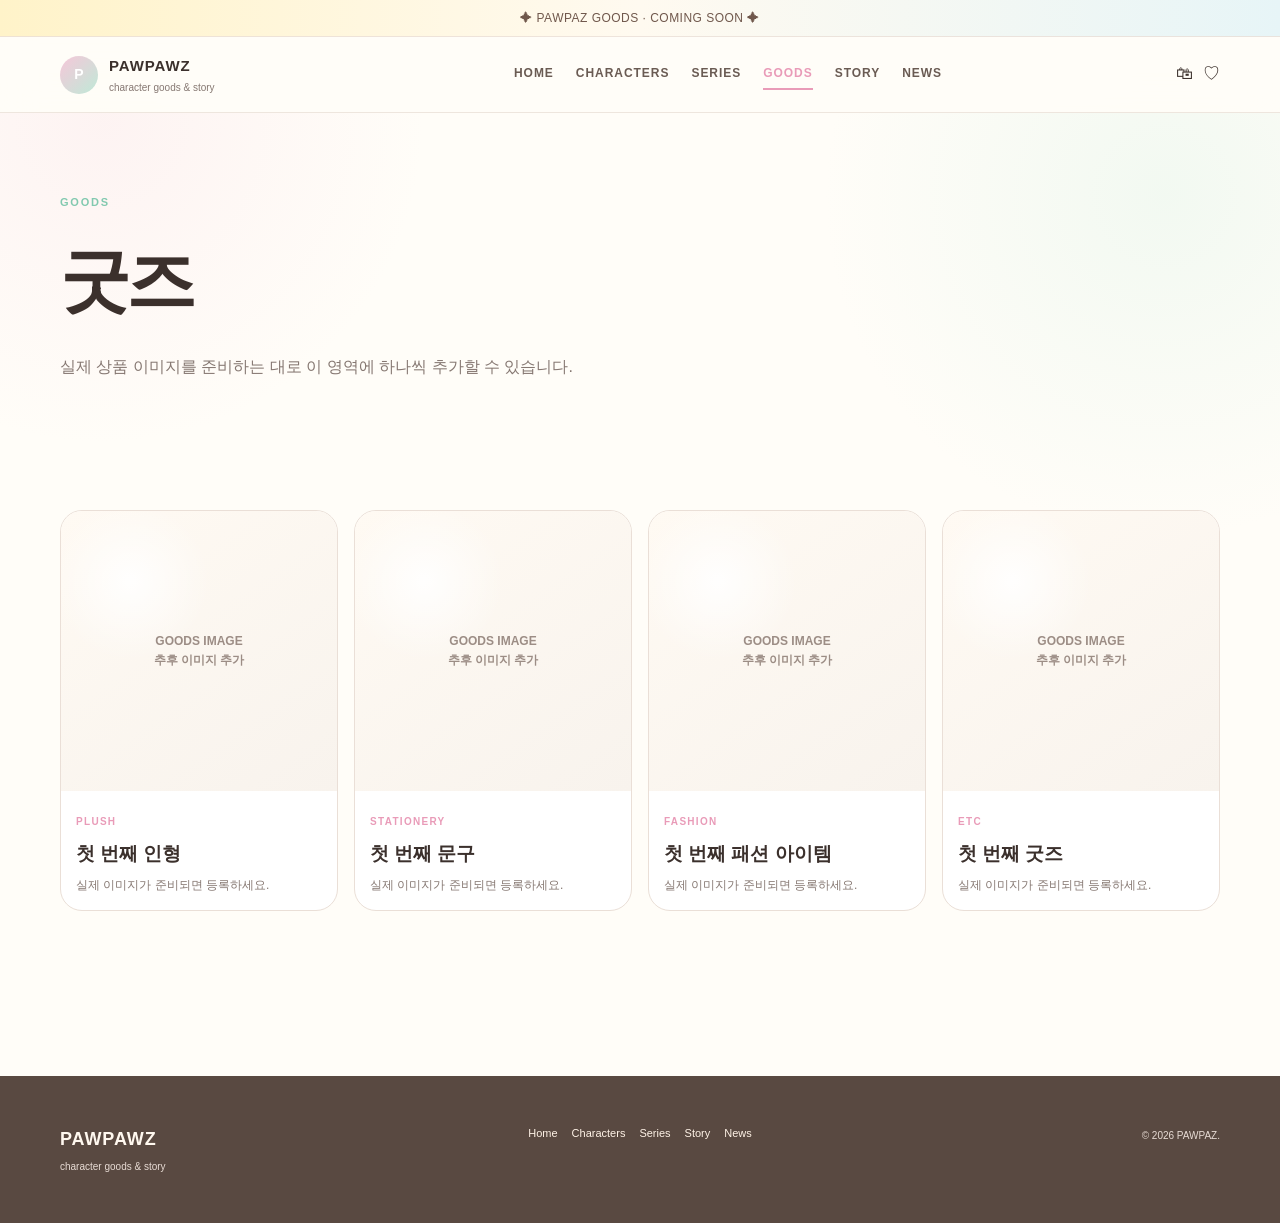
==== goods.html @ 32eddc07 "Add files via upload" ====
<!DOCTYPE html>
<html lang="ko">
<head>
  <meta charset="UTF-8" />
  <meta name="viewport" content="width=device-width, initial-scale=1.0" />
  <title>PAWPAZ | GOODS</title>
  <link rel="stylesheet" href="css/style.css" />
</head>
<body>
  <div class="announcement-bar">✦ PAWPAZ GOODS · COMING SOON ✦</div>
  <header class="site-header">
    <a class="brand" href="index.html"><span class="brand-mark">P</span><span><strong>PAWPAWZ</strong><small>character goods & story</small></span></a>
    <button class="menu-toggle" aria-label="메뉴 열기" aria-expanded="false" aria-controls="site-nav">☰</button>
    <nav class="site-nav" id="site-nav"><a href="index.html">HOME</a><a href="characters.html">CHARACTERS</a><a href="series.html">SERIES</a><a class="is-current" href="goods.html">GOODS</a><a href="story.html">STORY</a><a href="news.html">NEWS</a></nav>
    <div class="header-actions"><a href="goods.html">🛍</a><a href="index.html#newsletter">♡</a></div>
  </header>
  <main>
    <section class="page-title page-shell"><p class="eyebrow">GOODS</p><h1>굿즈</h1><p>실제 상품 이미지를 준비하는 대로 이 영역에 하나씩 추가할 수 있습니다.</p></section>
    <section class="section page-shell"><div id="goods-list" class="goods-page-grid"></div></section>
  </main>
  <footer class="site-footer"><div class="page-shell footer-inner"><div><strong>PAWPAWZ</strong><p>character goods & story</p></div><nav class="footer-links"><a href="index.html">Home</a><a href="characters.html">Characters</a><a href="series.html">Series</a><a href="story.html">Story</a><a href="news.html">News</a></nav><p class="footer-note">© 2026 PAWPAZ.</p></div></footer>
  <script src="js/script.js" defer></script>
</body>
</html>
---- css/style.css ----
:root {
  --bg: #fffdf8;
  --paper: #fff8ef;
  --surface: #ffffff;
  --mint: #bfe9d7;
  --mint-strong: #82c9af;
  --pink: #f6c7d9;
  --pink-strong: #e99bb8;
  --yellow: #ffe8a3;
  --yellow-soft: #fff3c9;
  --sky: #ccecf2;
  --blue-soft: #e7f5f7;
  --lavender: #ddd1ea;
  --lavender-soft: #f1ebf5;
  --brown: #70584c;
  --ink: #3b302c;
  --muted: #867872;
  --line: #eadfd7;
  --shadow: 0 18px 45px rgba(95, 73, 58, 0.09);
  --radius: 26px;
  --max: 1160px;
}

* { box-sizing: border-box; }
html { scroll-behavior: smooth; }
body {
  margin: 0;
  color: var(--ink);
  background:
    radial-gradient(circle at 8% 10%, rgba(246,199,217,.18), transparent 20%),
    radial-gradient(circle at 91% 16%, rgba(191,233,215,.20), transparent 22%),
    var(--bg);
  font-family: Pretendard, "Noto Sans KR", "Apple SD Gothic Neo", Arial, sans-serif;
  line-height: 1.7;
}
a { color: inherit; text-decoration: none; }
button, input { font: inherit; }

.page-shell { width: min(var(--max), calc(100% - 40px)); margin: 0 auto; }

.announcement-bar {
  padding: 8px 16px;
  text-align: center;
  color: var(--brown);
  background: linear-gradient(90deg, var(--yellow-soft), #fffaf0, var(--blue-soft));
  border-bottom: 1px solid rgba(234,223,215,.8);
  font-size: 12px;
  letter-spacing: .04em;
}

.site-header {
  position: sticky;
  top: 0;
  z-index: 40;
  display: flex;
  align-items: center;
  gap: 24px;
  padding: 16px max(20px, calc((100vw - var(--max)) / 2));
  background: rgba(255,253,248,.92);
  border-bottom: 1px solid rgba(234,223,215,.78);
  backdrop-filter: blur(16px);
}

.brand { display: inline-flex; align-items: center; gap: 11px; min-width: 220px; }
.brand-mark {
  display: grid; place-items: center; width: 38px; height: 38px;
  border-radius: 50%; background: linear-gradient(135deg, var(--pink), var(--mint));
  color: #fff; font-weight: 900; font-size: 14px;
}
.brand strong { display: block; font-size: 15px; letter-spacing: .06em; }
.brand small { display: block; color: var(--muted); font-size: 10px; }

.site-nav { display: flex; justify-content: center; gap: 22px; flex: 1; }
.site-nav a {
  padding: 4px 0;
  color: #6a5b53; font-size: 12px; font-weight: 800; letter-spacing: .08em;
  border-bottom: 2px solid transparent;
}
.site-nav a:hover, .site-nav a.is-current { border-color: var(--pink-strong); color: var(--pink-strong); }

.header-actions { display: flex; gap: 10px; font-size: 17px; }
.menu-toggle { display: none; margin-left: auto; border: 0; background: transparent; font-size: 22px; }

.button-row { display: flex; flex-wrap: wrap; gap: 10px; }
.button {
  display: inline-flex; align-items: center; justify-content: center; min-height: 46px; padding: 0 18px;
  border-radius: 999px; font-size: 12px; font-weight: 800; border: 1px solid transparent;
  transition: transform .2s ease, box-shadow .2s ease;
}
.button:hover { transform: translateY(-2px); }
.button-primary { background: var(--pink); color: #6b4656; box-shadow: 0 10px 24px rgba(233,155,184,.20); }
.button-soft { background: #fff; border-color: var(--line); color: var(--brown); }
.button.compact { min-height: 40px; padding: 0 15px; margin-top: 10px; }

.eyebrow { margin: 0 0 10px; color: var(--mint-strong); font-size: 11px; font-weight: 900; letter-spacing: .16em; }
.lead { max-width: 580px; color: var(--muted); font-size: 15px; }
.mini-label { margin: 0; color: var(--pink-strong); font-size: 10px; font-weight: 900; letter-spacing: .13em; }
.text-link { color: var(--brown); font-size: 12px; font-weight: 900; }

.home-hero {
  display: grid; grid-template-columns: 1fr 1fr; gap: 55px; align-items: center; min-height: 650px;
  padding-top: 65px; padding-bottom: 75px;
}
.home-hero h1 { margin: 0; font-size: clamp(44px, 6vw, 78px); line-height: 1.08; letter-spacing: -.06em; }
.home-hero h1 span { color: var(--pink-strong); }
.home-hero-card { padding: 12px; border-radius: 32px; background: linear-gradient(145deg, var(--yellow-soft), var(--blue-soft)); box-shadow: var(--shadow); }

.art-placeholder {
  min-height: 280px; display: grid; place-items: center; padding: 20px; text-align: center;
  border: 2px dashed #dbcfc6; border-radius: 22px; color: #9c8d85;
  background:
    radial-gradient(circle at 25% 25%, rgba(255,255,255,.9), transparent 27%),
    linear-gradient(145deg, #fffaf3, #f8f3ed);
}
.art-placeholder span { font-size: 12px; font-weight: 800; line-height: 1.6; }
.art-placeholder.large { min-height: 510px; }
.art-placeholder.portrait { min-height: 410px; }
.art-placeholder.wide { min-height: 320px; }
.large-detail { min-height: 560px; }

.section { padding-top: 85px; padding-bottom: 85px; }
.section-paper { background: linear-gradient(180deg, rgba(255,248,239,.86), rgba(255,253,248,.6)); border-top: 1px solid rgba(234,223,215,.75); border-bottom: 1px solid rgba(234,223,215,.75); }

.section-heading {
  display: flex; align-items: end; justify-content: space-between; gap: 28px; margin-bottom: 28px;
}
.section-heading h2 { margin: 0; font-size: clamp(30px, 4vw, 50px); line-height: 1.12; letter-spacing: -.05em; }

.featured-character {
  display: grid; grid-template-columns: .95fr 1.05fr; gap: 36px; align-items: center;
  padding: 24px; border: 1px solid var(--line); border-radius: 30px; background: #fff; box-shadow: var(--shadow);
}
.featured-character h3 { margin: 4px 0 12px; font-size: 42px; line-height: 1.1; }
.featured-copy > p:not(.mini-label) { max-width: 560px; color: var(--muted); }

.tag-row { display: flex; flex-wrap: wrap; gap: 7px; margin: 14px 0; }
.tag-row span {
  padding: 5px 9px; border-radius: 999px; color: var(--brown);
  background: #fff; border: 1px solid var(--line); font-size: 10px; font-weight: 800;
}

.card-grid.three { display: grid; grid-template-columns: repeat(3, 1fr); gap: 16px; }
.simple-card {
  position: relative; overflow: hidden; padding: 24px; min-height: 260px; border-radius: 24px; background: #fff;
  border: 1px solid var(--line); box-shadow: 0 12px 28px rgba(95,73,58,.05);
}
.simple-card:nth-child(1) { background: linear-gradient(145deg, #fff8ef, #fff); }
.simple-card:nth-child(2) { background: linear-gradient(145deg, #fff3f7, #fff); }
.simple-card:nth-child(3) { background: linear-gradient(145deg, #eef9f5, #fff); }
.card-icon { position: absolute; top: 18px; right: 20px; font-size: 30px; }
.card-number { color: var(--mint-strong); font-size: 10px; font-weight: 900; letter-spacing: .12em; }
.simple-card h3 { margin: 46px 0 8px; font-size: 23px; }
.simple-card p { margin: 0; color: var(--muted); font-size: 13px; }

.news-list { border-top: 1px solid var(--line); }
.news-item {
  display: grid; grid-template-columns: 120px 1fr 24px; gap: 18px; align-items: center;
  padding: 22px 0; border-bottom: 1px solid var(--line);
}
.news-item time { color: var(--muted); font-size: 11px; font-weight: 800; }
.news-item h3 { margin: 4px 0 2px; font-size: 18px; }
.news-item p { margin: 0; color: var(--muted); font-size: 12px; }

.newsletter {
  display: grid; grid-template-columns: 1fr .85fr; gap: 30px; align-items: center;
  padding: 42px; border-radius: 30px; background: linear-gradient(135deg, #fff3e5, #eaf8f1, #fff7fb);
}
.newsletter h2 { margin: 0; font-size: clamp(28px, 4vw, 44px); line-height: 1.15; }
.newsletter p:not(.eyebrow):not(.form-message) { margin-bottom: 0; color: var(--muted); font-size: 13px; }
.newsletter-form { display: grid; grid-template-columns: 1fr auto; gap: 8px; }
.newsletter-form input { height: 46px; border: 1px solid var(--line); border-radius: 999px; padding: 0 14px; outline: 0; }
.newsletter-form input:focus { border-color: var(--mint-strong); box-shadow: 0 0 0 4px rgba(130,201,175,.12); }
.form-message { grid-column: 1 / -1; margin: 0; color: var(--brown); font-size: 10px; }

.page-title { padding-top: 80px; padding-bottom: 45px; }
.page-title h1 { margin: 0 0 12px; font-size: clamp(42px, 6vw, 70px); letter-spacing: -.06em; }
.page-title p:not(.eyebrow) { max-width: 680px; margin: 0; color: var(--muted); }

.character-list { display: grid; gap: 18px; }
.character-list-card {
  display: grid; grid-template-columns: .7fr 1fr; gap: 28px; align-items: center; padding: 24px;
  border: 1px solid var(--line); border-radius: 30px; background: #fff; box-shadow: var(--shadow);
}
.character-list-card h2 { margin: 2px 0 10px; font-size: 40px; line-height: 1.1; }
.character-list-card > .art-placeholder { min-height: 390px; }

.series-full-grid { display: grid; gap: 18px; }
.series-full-card {
  display: grid; grid-template-columns: 120px 1fr; gap: 20px; align-items: center;
  padding: 30px; border: 1px solid var(--line); border-radius: 28px; background: #fff;
}
.series-full-card:nth-child(1) { background: linear-gradient(145deg, #fff8ef, #fff); }
.series-full-card:nth-child(2) { background: linear-gradient(145deg, #fff3f7, #fff); }
.series-full-card:nth-child(3) { background: linear-gradient(145deg, #eef9f5, #fff); }
.series-icon-big { display: grid; place-items: center; width: 88px; height: 88px; border-radius: 28px; background: var(--yellow-soft); font-size: 36px; }
.series-full-card h2 { margin: 4px 0 6px; font-size: 28px; }
.series-full-card p { margin: 0; color: var(--muted); }

.goods-page-grid { display: grid; grid-template-columns: repeat(4, 1fr); gap: 16px; }
.goods-page-card { overflow: hidden; border: 1px solid var(--line); border-radius: 22px; background: #fff; }
.goods-page-card .art-placeholder { min-height: 280px; border: 0; border-radius: 0; }
.goods-page-copy { padding: 15px; }
.goods-page-copy h3 { margin: 5px 0; }
.goods-page-copy p { margin: 0; color: var(--muted); font-size: 12px; }

.story-feature {
  display: grid; grid-template-columns: 1fr 1fr; gap: 40px; align-items: center;
  padding: 26px; border: 1px solid var(--line); border-radius: 30px; background: #fff; box-shadow: var(--shadow);
}
.story-feature h2 { margin: 4px 0 15px; font-size: clamp(32px, 4vw, 52px); line-height: 1.1; }

.detail-hero {
  display: grid; grid-template-columns: .85fr 1.15fr; gap: 55px; align-items: center;
  padding-top: 70px; padding-bottom: 70px;
}
.detail-hero h1 { margin: 0; font-size: clamp(50px, 7vw, 90px); line-height: 1; letter-spacing: -.07em; }
.detail-lead { max-width: 560px; color: var(--muted); font-size: 16px; }
.detail-specs { display: grid; grid-template-columns: repeat(3, 1fr); gap: 10px; margin-top: 20px; }
.detail-specs div { padding: 13px; border: 1px solid var(--line); border-radius: 18px; background: #fff; }
.detail-specs span, .detail-specs strong { display: block; }
.detail-specs span { color: var(--muted); font-size: 10px; }
.detail-specs strong { margin-top: 3px; font-size: 13px; }

.info-grid { display: grid; grid-template-columns: repeat(3, 1fr); gap: 16px; }
.info-card { padding: 24px; border: 1px solid var(--line); border-radius: 24px; background: #fff; }
.info-card > span { font-size: 28px; }
.info-card h3 { margin: 18px 0 6px; }
.info-card p { margin: 0; color: var(--muted); font-size: 13px; }

.site-footer { margin-top: 80px; padding: 48px 0; background: #594941; color: #fff8ef; }
.footer-inner { display: grid; grid-template-columns: 1fr auto 1fr; gap: 30px; align-items: start; }
.footer-inner strong { font-size: 18px; letter-spacing: .05em; }
.footer-inner p { margin: 3px 0 0; color: #e8dcd5; font-size: 10px; }
.footer-links { display: flex; flex-wrap: wrap; justify-content: center; gap: 14px; }
.footer-links a { color: #fff3e7; font-size: 11px; }
.footer-note { text-align: right; }

@media (max-width: 980px) {
  .site-header { flex-wrap: wrap; }
  .brand { min-width: auto; }
  .menu-toggle { display: block; }
  .site-nav { display: none; width: 100%; flex-direction: column; gap: 12px; padding-top: 8px; }
  .site-nav.is-open { display: flex; }
  .home-hero, .featured-character, .character-list-card, .story-feature, .detail-hero, .newsletter { grid-template-columns: 1fr; }
  .home-hero-card { order: -1; }
  .card-grid.three, .info-grid { grid-template-columns: 1fr; }
  .goods-page-grid { grid-template-columns: repeat(2, 1fr); }
  .footer-inner { grid-template-columns: 1fr; }
  .footer-note { text-align: left; }
  .footer-links { justify-content: flex-start; }
}

@media (max-width: 640px) {
  .page-shell { width: min(var(--max), calc(100% - 28px)); }
  .site-header { padding: 14px; }
  .home-hero { min-height: auto; gap: 28px; padding-top: 40px; }
  .home-hero h1 { font-size: 48px; }
  .section { padding-top: 62px; padding-bottom: 62px; }
  .section-heading { align-items: flex-start; flex-direction: column; gap: 10px; }
  .newsletter { padding: 26px 20px; }
  .newsletter-form { grid-template-columns: 1fr; }
  .goods-page-grid { grid-template-columns: 1fr; }
  .news-item { grid-template-columns: 1fr 20px; }
  .news-item time { display: none; }
  .detail-specs { grid-template-columns: 1fr; }
}
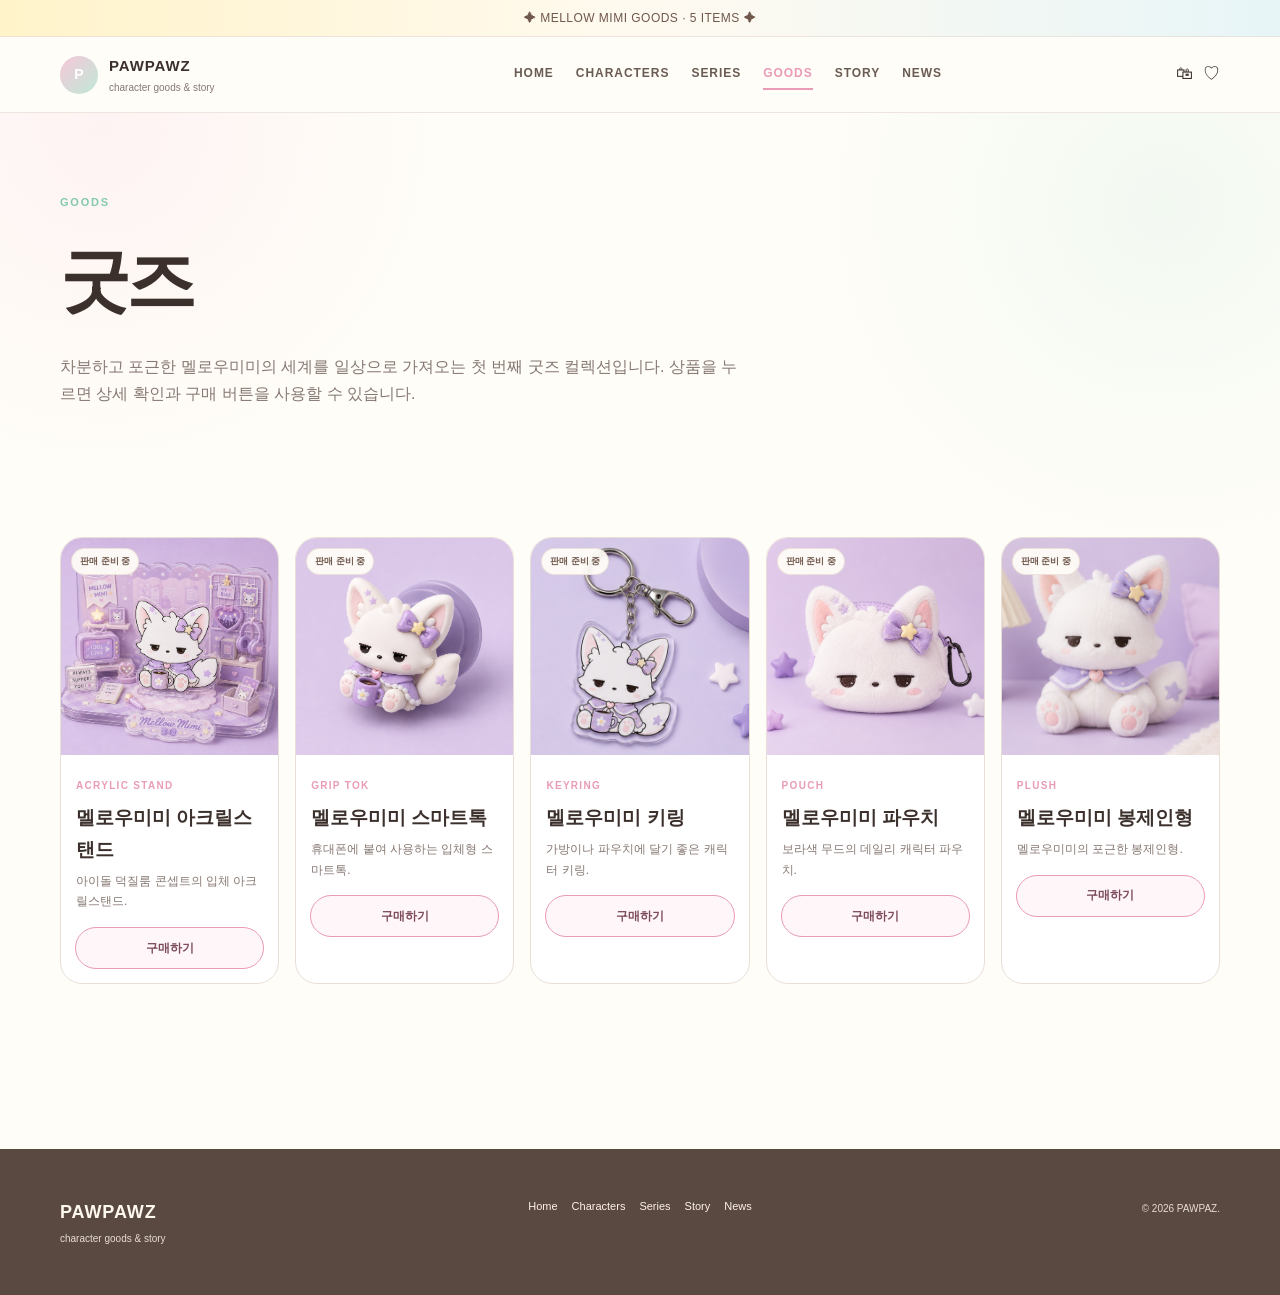
==== commit 91d57076: "Add files via upload" ====
--- a/goods.html
+++ b/goods.html
@@ -7,7 +7,7 @@
   <link rel="stylesheet" href="css/style.css" />
 </head>
 <body>
-  <div class="announcement-bar">✦ PAWPAZ GOODS · COMING SOON ✦</div>
+  <div class="announcement-bar">✦ MELLOW MIMI GOODS · 5 ITEMS ✦</div>
   <header class="site-header">
     <a class="brand" href="index.html"><span class="brand-mark">P</span><span><strong>PAWPAWZ</strong><small>character goods & story</small></span></a>
     <button class="menu-toggle" aria-label="메뉴 열기" aria-expanded="false" aria-controls="site-nav">☰</button>
@@ -15,10 +15,26 @@
     <div class="header-actions"><a href="goods.html">🛍</a><a href="index.html#newsletter">♡</a></div>
   </header>
   <main>
-    <section class="page-title page-shell"><p class="eyebrow">GOODS</p><h1>굿즈</h1><p>실제 상품 이미지를 준비하는 대로 이 영역에 하나씩 추가할 수 있습니다.</p></section>
+    <section class="page-title page-shell"><p class="eyebrow">GOODS</p><h1>굿즈</h1><p>차분하고 포근한 멜로우미미의 세계를 일상으로 가져오는 첫 번째 굿즈 컬렉션입니다. 상품을 누르면 상세 확인과 구매 버튼을 사용할 수 있습니다.</p></section>
     <section class="section page-shell"><div id="goods-list" class="goods-page-grid"></div></section>
   </main>
   <footer class="site-footer"><div class="page-shell footer-inner"><div><strong>PAWPAWZ</strong><p>character goods & story</p></div><nav class="footer-links"><a href="index.html">Home</a><a href="characters.html">Characters</a><a href="series.html">Series</a><a href="story.html">Story</a><a href="news.html">News</a></nav><p class="footer-note">© 2026 PAWPAZ.</p></div></footer>
   <script src="js/script.js" defer></script>
+
+<div class="purchase-modal" id="purchase-modal" aria-hidden="true">
+  <div class="purchase-backdrop" data-modal-close></div>
+  <div class="purchase-dialog" role="dialog" aria-modal="true" aria-labelledby="purchase-title">
+    <button class="modal-close" type="button" data-modal-close aria-label="닫기">×</button>
+    <div class="purchase-dialog-image"><img id="purchase-image" src="" alt="" /></div>
+    <div class="purchase-dialog-copy">
+      <span class="mini-label">MELLOW MIMI GOODS</span>
+      <h2 id="purchase-title">상품명</h2>
+      <span class="goods-status" id="purchase-status">판매 준비 중</span>
+      <p id="purchase-message"></p>
+      <button class="button button-primary purchase-confirm" type="button" data-modal-close>확인</button>
+    </div>
+  </div>
+</div>
+
 </body>
 </html>
--- a/css/style.css
+++ b/css/style.css
@@ -264,3 +264,35 @@
   .news-item time { display: none; }
   .detail-specs { grid-template-columns: 1fr; }
 }
+
+.goods-image-wrap { aspect-ratio: 1 / 1; overflow: hidden; background: linear-gradient(145deg, #f7eff9, #fff8ef); }
+.goods-image-wrap img { display: block; width: 100%; height: 100%; object-fit: cover; }
+.goods-page-card { transition: transform .2s ease, box-shadow .2s ease; }
+.goods-page-card:hover { transform: translateY(-4px); box-shadow: 0 15px 34px rgba(95,73,58,.10); }
+@media (min-width: 981px) { .goods-page-grid { grid-template-columns: repeat(5, minmax(0, 1fr)); } }
+@media (max-width: 980px) { .goods-page-grid { grid-template-columns: repeat(2, minmax(0, 1fr)); } }
+@media (max-width: 640px) { .goods-page-grid { grid-template-columns: 1fr; } }
+
+.goods-card-link { display: block; }
+.goods-image-wrap { position: relative; aspect-ratio: 1 / 1; overflow: hidden; background: linear-gradient(145deg, #f7eff9, #fff8ef); }
+.goods-image-wrap img { width: 100%; height: 100%; object-fit: cover; display: block; transition: transform .25s ease; }
+.goods-card-link:hover .goods-image-wrap img { transform: scale(1.03); }
+.goods-badge { position: absolute; top: 10px; left: 10px; padding: 5px 8px; border-radius: 999px; background: rgba(255,253,248,.92); border: 1px solid rgba(234,223,215,.9); color: var(--brown); font-size: 9px; font-weight: 900; }
+.buy-button { width: calc(100% - 28px); min-height: 42px; margin: 0 14px 14px; border: 1px solid var(--pink-strong); border-radius: 999px; background: #fff6fa; color: #7b4b5c; font-size: 12px; font-weight: 900; transition: .2s ease; }
+.buy-button:hover { background: var(--pink); border-color: var(--pink); transform: translateY(-1px); }
+.home-goods-grid { grid-template-columns: repeat(5, minmax(0,1fr)); }
+body.modal-open { overflow: hidden; }
+.purchase-modal { position: fixed; inset: 0; z-index: 100; display: none; align-items: center; justify-content: center; padding: 20px; }
+.purchase-modal.is-open { display: flex; }
+.purchase-backdrop { position: absolute; inset: 0; background: rgba(59,48,44,.34); backdrop-filter: blur(4px); }
+.purchase-dialog { position: relative; z-index: 1; width: min(720px,100%); display: grid; grid-template-columns: .85fr 1.15fr; gap: 24px; padding: 24px; border-radius: 28px; background: #fffdf8; box-shadow: 0 30px 80px rgba(59,48,44,.22); }
+.modal-close { position: absolute; top: 12px; right: 14px; z-index: 2; width: 36px; height: 36px; border: 0; border-radius: 50%; background: rgba(255,255,255,.9); color: var(--brown); font-size: 24px; }
+.purchase-dialog-image { overflow: hidden; border-radius: 22px; background: var(--lavender-soft); }
+.purchase-dialog-image img { width: 100%; height: 100%; object-fit: cover; }
+.purchase-dialog-copy { display: flex; flex-direction: column; justify-content: center; padding: 10px; }
+.purchase-dialog-copy h2 { margin: 6px 0 10px; font-size: 30px; line-height: 1.15; }
+.purchase-dialog-copy p { color: var(--muted); font-size: 13px; }
+.goods-status { display: inline-flex; width: fit-content; padding: 5px 9px; border-radius: 999px; background: var(--yellow-soft); color: var(--brown); font-size: 10px; font-weight: 900; }
+.purchase-confirm { margin-top: 12px; }
+@media (max-width:980px) { .home-goods-grid { grid-template-columns: repeat(2,minmax(0,1fr)); } .purchase-dialog { grid-template-columns: 1fr; max-height: 92vh; overflow: auto; } }
+@media (max-width:640px) { .home-goods-grid { grid-template-columns: 1fr; } .purchase-dialog { padding: 16px; } }
